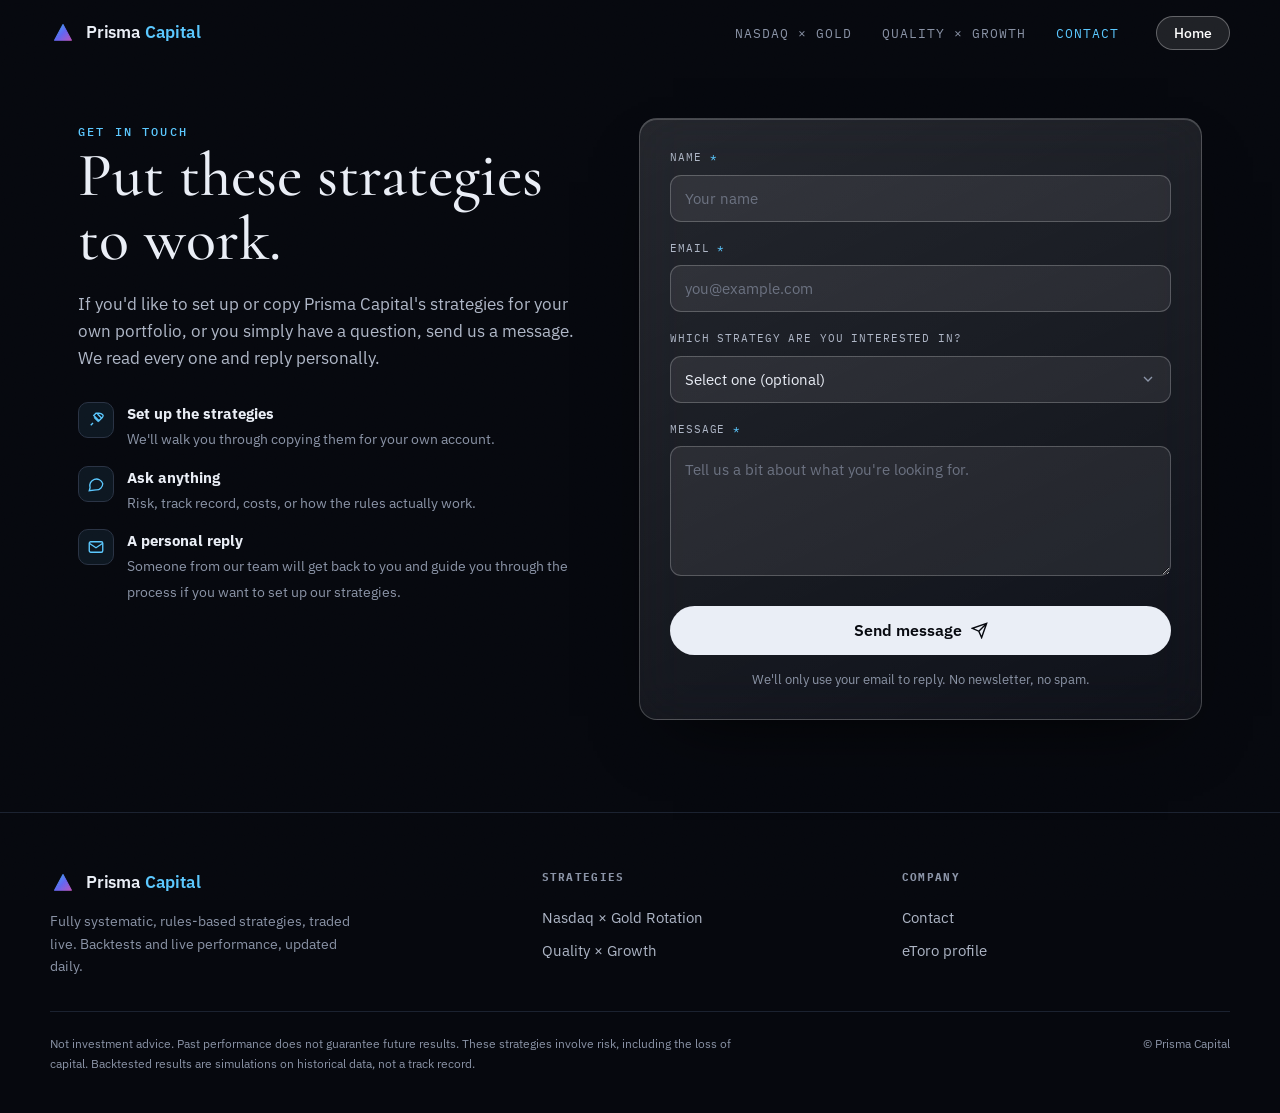
==== contact.html @ 22a671d9 "Data refresh 2026-06-18" ====
<!DOCTYPE html>
<html lang="en">
<head>
  <meta charset="UTF-8">
  <meta name="viewport" content="width=device-width, initial-scale=1.0">
  <title>Contact — Prisma Capital</title>
  <meta name="description" content="Get in touch with Prisma Capital. If you'd like to set up or copy our algorithmic strategies for your own portfolio, or just have a question, send us a message.">
  <meta name="robots" content="index, follow">
  <meta name="author" content="Prisma Capital">
  <meta name="theme-color" content="#0E1117">
  <link rel="icon" type="image/svg+xml" href="favicon.svg">
  <link rel="canonical" href="https://www.prisma-capital.xyz/contact.html">
  <meta property="og:title" content="Contact — Prisma Capital">
  <meta property="og:description" content="If you'd like to set up or copy our algorithmic strategies for your own portfolio, get in touch.">
  <meta property="og:type" content="website">
  <meta property="og:url" content="https://www.prisma-capital.xyz/contact.html">
  <meta property="og:image" content="https://www.prisma-capital.xyz/og-image.png">
  <meta name="twitter:card" content="summary_large_image">
  <meta name="twitter:title" content="Contact — Prisma Capital">
  <meta name="twitter:description" content="Set up or copy Prisma Capital's algorithmic strategies, or ask a question. A real person replies.">
  <meta name="twitter:image" content="https://www.prisma-capital.xyz/og-image.png">
  <link rel="preconnect" href="https://fonts.googleapis.com">
  <link rel="preconnect" href="https://fonts.gstatic.com" crossorigin>
  <link rel="stylesheet" href="https://fonts.googleapis.com/css2?family=Cormorant:wght@400;500;600&family=IBM+Plex+Sans:wght@300;400;500;600&family=IBM+Plex+Mono:wght@400;500&display=swap">
  <link rel="stylesheet" href="prisma.css">
</head>
<body class="contact-page-body">
  <div class="grain" aria-hidden="true"></div>
  <header class="nav" id="nav">
    <div class="nav-inner">
      <a class="nav-brand" href="index.html" aria-label="Prisma Capital — home">
        <svg class="nav-logo" viewBox="0 0 40 40" fill="none" aria-hidden="true">
          <defs><linearGradient id="pg" x1="0" y1="0" x2="40" y2="40" gradientUnits="userSpaceOnUse"><stop stop-color="#22D3EE"/><stop offset=".5" stop-color="#6366F1"/><stop offset="1" stop-color="#EC4899"/></linearGradient></defs>
          <path d="M20 7 L33 31 H7 Z" fill="url(#pg)" stroke="url(#pg)" stroke-width="1.6" stroke-linejoin="round"/>
        </svg>
        <span class="nav-wordmark">Prisma <b class="spectrum-text">Capital</b></span>
      </a>
      <nav class="nav-links" aria-label="Primary">
        <a href="rotation.html">Nasdaq &times; Gold</a>
        <a href="quality.html">Quality × Growth</a>
        <a href="contact.html" class="active">Contact</a>
      </nav>
      <a class="btn btn-ghost nav-cta" href="index.html">Home</a>
      <button class="nav-toggle" id="navToggle" aria-label="Open menu" aria-expanded="false">
        <svg viewBox="0 0 24 24" fill="none" stroke="currentColor" stroke-width="2"><path d="M3 6h18M3 12h18M3 18h18"/></svg>
      </button>
    </div>
  </header>

  <main class="contact-wrap">
    <div class="container">
      <div class="contact-grid">
        <div class="contact-intro">
          <span class="kicker" style="color:var(--accent)">Get in touch</span>
          <h1>Put these strategies to work.</h1>
          <p class="lead">If you'd like to set up or copy Prisma Capital's strategies for your own portfolio, or you simply have a question, send us a message. We read every one and reply personally.</p>
          <ul class="contact-points">
            <li>
              <span class="ic"><svg viewBox="0 0 24 24" fill="none" stroke="currentColor" stroke-width="1.8"><path d="M5 19l3-3M14 4l6 6M9.5 8.5l6 6"/><path d="M16 3s3 0 5 2-2 5-2 5l-3 3-7-7 3-3z"/></svg></span>
              <div><b>Set up the strategies</b><span>We'll walk you through copying them for your own account.</span></div>
            </li>
            <li>
              <span class="ic"><svg viewBox="0 0 24 24" fill="none" stroke="currentColor" stroke-width="1.8"><path d="M21 11.5a8.4 8.4 0 01-9 8.4L3 21l1.1-4A8.4 8.4 0 1121 11.5z"/></svg></span>
              <div><b>Ask anything</b><span>Risk, track record, costs, or how the rules actually work.</span></div>
            </li>
            <li>
              <span class="ic"><svg viewBox="0 0 24 24" fill="none" stroke="currentColor" stroke-width="1.8"><rect x="3" y="5" width="18" height="14" rx="2"/><path d="M3 7l9 6 9-6"/></svg></span>
              <div><b>A personal reply</b><span>Someone from our team will get back to you and guide you through the process if you want to set up our strategies.</span></div>
            </li>
          </ul>
        </div>

        <div class="form-card">
          <!-- FormSubmit.co hashed endpoint: delivers to the owner's inbox without
               exposing the email address anywhere in the page source (anti-spam). -->
          <form id="contactForm" action="https://formsubmit.co/94708fb5bf7c9811b96a98c4d80d7872" method="POST" novalidate>
            <input type="hidden" name="_subject" value="New Prisma Capital enquiry">
            <input type="hidden" name="_template" value="table">
            <input type="hidden" name="_captcha" value="false">
            <!-- honeypot: bots fill this, humans don't -->
            <input type="text" name="_honey" class="hp" tabindex="-1" autocomplete="off" aria-hidden="true">

            <div class="field">
              <label for="cf-name">Name <span class="req">*</span></label>
              <input id="cf-name" name="name" type="text" required autocomplete="name" placeholder="Your name">
            </div>
            <div class="field">
              <label for="cf-email">Email <span class="req">*</span></label>
              <input id="cf-email" name="email" type="email" required autocomplete="email" placeholder="you@example.com">
            </div>
            <div class="field">
              <label for="cf-strategy">Which strategy are you interested in?</label>
              <select id="cf-strategy" name="strategy">
                <option value="" selected>Select one (optional)</option>
                <option value="Nasdaq × Gold Rotation">Nasdaq &times; Gold Rotation (higher risk)</option>
                <option value="Quality">Quality (lower risk)</option>
                <option value="Both">Both strategies</option>
                <option value="Not sure yet">Not sure yet</option>
              </select>
            </div>
            <div class="field">
              <label for="cf-message">Message <span class="req">*</span></label>
              <textarea id="cf-message" name="message" required placeholder="Tell us a bit about what you're looking for."></textarea>
            </div>

            <button type="submit" class="btn btn-primary btn-lg">
              <span class="btn-label">Send message</span>
              <svg viewBox="0 0 24 24" fill="none" stroke="currentColor" stroke-width="2"><path d="M22 2L11 13M22 2l-7 20-4-9-9-4z"/></svg>
            </button>
            <div class="form-status" id="formStatus" role="status" aria-live="polite"></div>
            <p class="form-note">We'll only use your email to reply. No newsletter, no spam.</p>
          </form>
        </div>
      </div>
    </div>
  </main>

  <footer class="site-footer">
    <div class="container footer-inner">
      <div class="footer-brand">
        <a class="nav-brand" href="index.html" aria-label="Prisma Capital — home">
          <svg class="nav-logo" viewBox="0 0 40 40" fill="none" aria-hidden="true">
            <path d="M20 7 L33 31 H7 Z" fill="url(#pg)" stroke="url(#pg)" stroke-width="1.6" stroke-linejoin="round"/>
          </svg>
          <span class="nav-wordmark">Prisma <b class="spectrum-text">Capital</b></span>
        </a>
        <p>Fully systematic, rules-based strategies, traded live. Backtests and live performance, updated daily.</p>
      </div>
      <div class="footer-col">
        <h5>Strategies</h5>
        <a href="rotation.html">Nasdaq &times; Gold Rotation</a>
        <a href="quality.html">Quality × Growth</a>
      </div>
      <div class="footer-col">
        <h5>Company</h5>
        <a href="contact.html">Contact</a>
        <a href="https://www.etoro.com/people/pauladrienb" target="_blank" rel="noopener">eToro profile</a>
      </div>
    </div>
    <div class="container footer-bottom">
      <p>Not investment advice. Past performance does not guarantee future results. These strategies involve risk, including the loss of capital. Backtested results are simulations on historical data, not a track record.</p>
      <p class="copy">&copy; Prisma Capital</p>
    </div>
  </footer>

  <script src="prisma.js"></script>
</body>
</html>
---- prisma.css ----
/* ============================================================================
   Prisma Capital — brand layer (Optical dark lab)
   Deep blue-black + a hairline optical grid + white light. Colour appears ONLY
   where light refracts (the 3D hero + thin spectral ticks), never as ambient
   gradients. Type: IBM Plex Sans (display/body) + IBM Plex Mono (data/labels).
   Loaded after style.css on strategy pages; its tokens win, so the whole site
   inherits this palette.
   ============================================================================ */

:root {
  --bg: #06080E;
  --bg-2: #0A0E18;
  --panel: #0E1320;
  --panel-2: #11172499;
  --line: #1B2230;
  --line-2: #2A3344;
  --text: #EAEEF6;
  --text-2: #AEB6C6;
  --muted: #8A93A6;            /* lifted for WCAG AA contrast on the dark bg */
  --beam: #FFFFFF;
  --accent: #5BC8FF;            /* single cool UI accent: links, focus, active */
  --accent-ink: #06121C;
  --green: #4ADE80;
  --red: #FB7185;

  /* compatibility aliases for style.css (strategy pages) */
  --card: var(--panel);
  --card-border: var(--line);
  --bg-deep: var(--bg);

  /* visible spectrum — refraction only */
  --sp-1: #FF2D2D; --sp-2: #FF7A1A; --sp-3: #FFD400; --sp-4: #4CD964;
  --sp-5: #18B6F6; --sp-6: #4C6EF5; --sp-7: #9B5CFF;
  --spectrum: linear-gradient(90deg, var(--sp-1), var(--sp-2), var(--sp-3), var(--sp-4), var(--sp-5), var(--sp-6), var(--sp-7));

  --font-display: "Cormorant", "Cormorant Garamond", Georgia, serif;
  --font-sans: "IBM Plex Sans", system-ui, -apple-system, Segoe UI, Roboto, sans-serif;
  --font-mono: "IBM Plex Mono", ui-monospace, "SF Mono", Menlo, Consolas, monospace;

  --nav-h: 66px;
  --maxw: 1180px;
  --radius: 14px;
  --radius-sm: 10px;
  --ease: cubic-bezier(.22, 1, .36, 1);
}

* { box-sizing: border-box; margin: 0; padding: 0; }
html { scroll-behavior: smooth; -webkit-text-size-adjust: 100%; }

body {
  background: var(--bg);
  color: var(--text);
  font-family: var(--font-sans);
  font-size: 16px;
  line-height: 1.6;
  font-weight: 400;
  -webkit-font-smoothing: antialiased;
  text-rendering: optimizeLegibility;
  overflow-x: hidden;
}
a { color: inherit; text-decoration: none; }
::selection { background: rgba(91, 200, 255, .22); }

h1, h2, h3, h4 { font-family: var(--font-display); font-weight: 500; line-height: 1.04; letter-spacing: 0; }

.container { width: 100%; max-width: var(--maxw); margin: 0 auto; padding: 0 28px; }

/* mono utility label — the "instrument" voice */
.mono, .eyebrow, .kicker, .field-tag {
  font-family: var(--font-mono);
  font-weight: 500;
  font-size: 12px;
  letter-spacing: .18em;
  text-transform: uppercase;
  color: var(--muted);
}
.eyebrow { display: inline-flex; align-items: center; gap: 9px; color: var(--text-2); }
.eyebrow .dot { width: 6px; height: 6px; border-radius: 50%; background: var(--green); box-shadow: 0 0 0 0 rgba(74,222,128,.5); animation: pulse 2s infinite; }
@keyframes pulse { 0%{box-shadow:0 0 0 0 rgba(74,222,128,.5)} 70%{box-shadow:0 0 0 6px rgba(74,222,128,0)} 100%{box-shadow:0 0 0 0 rgba(74,222,128,0)} }

/* optical hairline grid background (radial-masked) */
.grid-bg {
  position: absolute; inset: 0; z-index: 0; pointer-events: none;
  background-image:
    linear-gradient(rgba(255,255,255,.035) 1px, transparent 1px),
    linear-gradient(90deg, rgba(255,255,255,.035) 1px, transparent 1px);
  background-size: 72px 72px;
  -webkit-mask: radial-gradient(ellipse 80% 70% at 50% 38%, #000 25%, transparent 80%);
          mask: radial-gradient(ellipse 80% 70% at 50% 38%, #000 25%, transparent 80%);
}

/* ============================ Buttons (one system) ============================ */
.btn {
  display: inline-flex; align-items: center; gap: 9px;
  font-family: var(--font-sans); font-weight: 500; font-size: 15px; line-height: 1;
  padding: 13px 22px; border-radius: 999px; cursor: pointer;
  border: 1px solid transparent; white-space: nowrap;
  transition: transform .18s var(--ease), background .18s, border-color .18s, color .18s, box-shadow .18s;
}
.btn svg { width: 17px; height: 17px; }
.btn-primary { background: var(--text); color: var(--bg); font-weight: 600; }
.btn-primary:hover { transform: translateY(-2px); box-shadow: 0 12px 30px -14px rgba(234,238,246,.5); }
.btn-ghost { color: var(--text); background: transparent; border-color: var(--line-2); }
.btn-ghost:hover { transform: translateY(-2px); border-color: var(--accent); color: #fff; }
.btn-lg { padding: 15px 28px; font-size: 16px; }

.text-link { color: var(--accent); font-weight: 500; display: inline-flex; align-items: center; gap: 7px; }
.text-link svg { width: 16px; height: 16px; transition: transform .2s var(--ease); }
.text-link:hover svg { transform: translateX(4px); }

:focus-visible { outline: 2px solid var(--accent); outline-offset: 3px; border-radius: 4px; }

/* ============================ Navigation ============================ */
.nav { position: sticky; top: 0; z-index: 100; height: var(--nav-h); display: flex; align-items: center; padding: 0 28px; border-bottom: 1px solid transparent; transition: background .3s, border-color .3s, backdrop-filter .3s; }
.nav.scrolled { background: rgba(6,8,14,.72); backdrop-filter: blur(14px) saturate(140%); -webkit-backdrop-filter: blur(14px) saturate(140%); border-bottom-color: var(--line); }
.nav-inner { width: 100%; max-width: var(--maxw); margin: 0 auto; display: flex; align-items: center; gap: 16px; }
.nav-brand { display: inline-flex; align-items: center; gap: 10px; }
.nav-logo { width: 26px; height: 26px; flex: none; }
.nav-wordmark { font-weight: 600; font-size: 17px; letter-spacing: -.01em; }
.nav-wordmark b { font-weight: 600; color: var(--accent); }
.nav-links { display: flex; align-items: center; gap: 4px; margin-left: auto; }
.nav-links a { font-family: var(--font-mono); font-size: 12.5px; letter-spacing: .08em; text-transform: uppercase; color: var(--muted); padding: 8px 13px; border-radius: 8px; transition: color .15s, background .15s; }
.nav-links a:hover { color: var(--text); background: rgba(255,255,255,.04); }
.nav-links a.active { color: var(--accent); }
.nav-cta { margin-left: 8px; padding: 9px 17px; font-size: 14px; background: rgba(255,255,255,.1); border-color: rgba(255,255,255,.3); color: #fff; }
.nav-toggle { display: none; margin-left: auto; width: 40px; height: 40px; border-radius: 10px; background: rgba(255,255,255,.04); border: 1px solid var(--line-2); color: var(--text); cursor: pointer; align-items: center; justify-content: center; }
.nav-toggle svg { width: 20px; height: 20px; }

/* ============================ Hero (landing) ============================ */
.hero-lab { position: relative; min-height: calc(100dvh - var(--nav-h)); display: grid; align-items: center; overflow: hidden; }
.hero-stage { position: absolute; inset: 0; z-index: 0; }
#cube-stage { position: absolute; inset: 0; z-index: 0; }
#cube-stage canvas { display: block; width: 100% !important; height: 100% !important; }
/* darkens the cube on the copy side so the headline + lead are always legible */
.hero-scrim { position: absolute; inset: 0; z-index: 1; pointer-events: none;
  background: linear-gradient(90deg, var(--bg) 3%, rgba(6,8,14,.82) 30%, rgba(6,8,14,.18) 52%, transparent 66%); }
/* WebGL/refraction unavailable -> a still spectral wash so the area isn't empty */
#cube-stage.no-webgl { background:
  radial-gradient(40% 50% at 64% 34%, rgba(91,200,255,.10), transparent 70%),
  conic-gradient(from 200deg at 66% 36%, rgba(255,45,45,.05), rgba(255,212,0,.05), rgba(76,217,100,.05), rgba(24,182,246,.06), rgba(155,92,255,.06), transparent 70%); }
.hero-beam { position: absolute; top: -6%; right: 8%; width: 46%; height: 70%; z-index: 0; pointer-events: none;
  background: linear-gradient(213deg, rgba(255,255,255,.5), rgba(255,255,255,0) 42%);
  -webkit-mask: linear-gradient(213deg, #000, transparent 46%); mask: linear-gradient(213deg, #000, transparent 46%);
  filter: blur(2px); opacity: .5; }

.hero-lab .container { position: relative; z-index: 2; padding-top: 4vh; padding-bottom: 12vh; }
.hero-copy { max-width: 720px; }
.hero-lab h1 { font-family: var(--font-display); font-size: clamp(50px, 8.6vw, 116px); font-weight: 500; letter-spacing: .004em; line-height: .98; margin: 16px 0 0; }
.hero-lab .lead { color: var(--text-2); font-size: clamp(15.5px, 1.8vw, 18px); max-width: 520px; margin: 24px 0 0; }
.hero-actions { display: flex; align-items: center; gap: 18px; flex-wrap: wrap; margin-top: 34px; }
.hero-metrics { display: flex; gap: 30px; flex-wrap: wrap; margin-top: 46px; padding-top: 24px; border-top: 1px solid var(--line); max-width: 560px; }
.hero-metrics .m .v { font-family: var(--font-mono); font-size: 22px; font-weight: 500; color: var(--text); font-variant-numeric: tabular-nums; }
.hero-metrics .m .l { font-family: var(--font-mono); font-size: 11px; letter-spacing: .1em; text-transform: uppercase; color: var(--muted); margin-top: 5px; }

.hero-scroll { position: absolute; left: 28px; bottom: 22px; z-index: 2; display: inline-flex; align-items: center; gap: 9px; }
.hero-scroll .bar { width: 30px; height: 1px; background: var(--line-2); position: relative; overflow: hidden; }
.hero-scroll .bar::after { content:""; position:absolute; left:0; top:0; height:100%; width:40%; background: var(--accent); animation: scan 2.4s var(--ease) infinite; }
@keyframes scan { 0%{transform:translateX(-100%)} 100%{transform:translateX(320%)} }

/* ============================ Sections ============================ */
.section { position: relative; padding: 104px 0; }
/* sections separated by space, not dividers (cleaner) */
.section-head { max-width: 640px; margin-bottom: 56px; }
.section-head .kicker { color: var(--accent); }
.section-head h2 { font-size: clamp(32px, 4.8vw, 56px); font-weight: 500; margin-top: 10px; }
.section-head p { color: var(--text-2); font-size: 17px; margin-top: 16px; }

/* How we work — feature trio with thin optical glyphs (not numbered: not a sequence) */
.features { display: grid; grid-template-columns: repeat(3, 1fr); gap: 44px; }
.feature .gi { width: 30px; height: 30px; color: var(--accent); margin-bottom: 18px; opacity: .9; }
.feature .gi svg { width: 100%; height: 100%; }
.feature h3 { font-family: var(--font-display); font-size: 24px; font-weight: 600; }
.feature p { color: var(--text-2); font-size: 16px; line-height: 1.6; margin-top: 9px; }
.feature p a { color: var(--accent); font-weight: 500; }

/* Strategy cards */
.strat-grid { display: grid; grid-template-columns: repeat(2, 1fr); gap: 22px; position: relative; }
/* soft spectral glow behind the cards so the glass has colour to refract */
.strat-grid::before { content: ""; position: absolute; inset: -16% 8% -16% 8%; z-index: 0; pointer-events: none; filter: blur(46px);
  background: radial-gradient(55% 72% at 30% 46%, rgba(91,200,255,.12), transparent 72%), radial-gradient(55% 72% at 72% 60%, rgba(91,200,255,.09), transparent 74%); }
.strat-card { position: relative; z-index: 1; display: flex; flex-direction: column;
  background: linear-gradient(160deg, rgba(255,255,255,.085), rgba(255,255,255,.05));
  backdrop-filter: blur(30px) saturate(150%); -webkit-backdrop-filter: blur(30px) saturate(150%);
  border: 1px solid rgba(255,255,255,.15); border-radius: 18px; padding: 30px; overflow: hidden;
  box-shadow: inset 0 1px 0 rgba(255,255,255,.16), 0 30px 70px -34px rgba(0,0,0,.95);
  transition: transform .28s var(--ease), border-color .28s, background .28s, box-shadow .28s; }
.strat-card:hover { transform: translateY(-6px); border-color: rgba(91,200,255,.55);
  background: linear-gradient(160deg, rgba(255,255,255,.12), rgba(255,255,255,.07));
  box-shadow: inset 0 1px 0 rgba(255,255,255,.2), 0 40px 90px -34px rgba(0,0,0,.95), 0 0 60px -20px rgba(91,200,255,.25); }

/* per-card 3D mark (cards.js): a small spectral octahedron above the name */
.strat-anim { display: block; width: 84px; height: 84px; margin: 2px 0 4px -8px; }
.strat-anim canvas { display: block; width: 84px !important; height: 84px !important; }
.strat-card .risk-badge { align-self: flex-start; font-family: var(--font-mono); font-size: 11px; letter-spacing: .1em; text-transform: uppercase; padding: 6px 11px; border-radius: 999px; border: 1px solid var(--line-2); color: var(--text-2); }
.strat-card .risk-badge.high { color: #ffd0a8; border-color: rgba(255,122,26,.4); }
.strat-card .risk-badge.low { color: #a8e6c8; border-color: rgba(74,222,128,.4); }
.strat-card h3 { font-family: var(--font-display); font-size: clamp(25px, 3vw, 33px); font-weight: 600; margin: 14px 0 0; }
.strat-card .sub { color: var(--muted); font-size: 15px; margin-top: 11px; flex: 1; }
.strat-kpis { display: flex; gap: 26px; margin: 22px 0 4px; flex-wrap: wrap; }
.strat-kpis .v { font-family: var(--font-mono); font-size: 22px; font-weight: 500; font-variant-numeric: tabular-nums; }
.strat-kpis .v.pos { color: var(--green); } .strat-kpis .v.neg { color: var(--red); }
.strat-kpis .l { font-family: var(--font-mono); font-size: 11px; letter-spacing: .08em; text-transform: uppercase; color: var(--muted); margin-top: 4px; }
.strat-link { margin-top: 22px; }

/* Risk-spectrum band — the refraction metaphor, the one place colour is "earned" */
.spectrum-rail { max-width: 860px; }
.spectrum-bar { position: relative; height: 3px; border-radius: 999px; margin: 64px 0 16px; background: var(--spectrum); }
.spectrum-bar .node { position: absolute; top: 50%; transform: translate(-50%, -50%); width: 14px; height: 14px; border-radius: 50%; background: var(--bg); border: 2px solid var(--text); }
.spectrum-bar .node.q { left: 60%; border-color: var(--accent); }
.spectrum-bar .node.r { left: 90%; border-color: var(--sp-7); }
.spectrum-bar .tag { position: absolute; top: -46px; transform: translateX(-50%); font-family: var(--font-mono); font-size: 12px; letter-spacing: .06em; text-align: center; white-space: nowrap; }
.spectrum-bar .tag small { display: block; color: var(--muted); font-size: 10.5px; letter-spacing: .08em; margin-top: 3px; }
.spectrum-bar .tag.q { left: 60%; color: var(--accent); } .spectrum-bar .tag.r { left: 90%; color: var(--sp-7); }
.spectrum-ends { display: flex; justify-content: space-between; font-family: var(--font-mono); font-size: 11px; letter-spacing: .1em; text-transform: uppercase; color: var(--muted); }

/* Contact CTA band */
.cta-band .cta-card { position: relative; border: 1px solid rgba(255,255,255,.09); border-radius: 18px; padding: 66px 32px; text-align: center; overflow: hidden; background: rgba(255,255,255,.03); backdrop-filter: blur(18px); -webkit-backdrop-filter: blur(18px); }
.cta-card h2 { font-size: clamp(26px, 4vw, 42px); max-width: 18ch; margin: 0 auto; }
.cta-card p { color: var(--text-2); font-size: 17px; max-width: 520px; margin: 16px auto 28px; }

/* ============================ Footer ============================ */
.site-footer { border-top: 1px solid var(--line); }
.footer-inner { display: grid; grid-template-columns: 1.4fr 1fr 1fr; gap: 32px; padding: 56px 0 34px; }
.footer-brand .nav-brand { margin-bottom: 14px; }
.footer-brand p { color: var(--muted); font-size: 14px; max-width: 320px; }
.footer-col h5 { font-family: var(--font-mono); font-size: 11px; letter-spacing: .12em; text-transform: uppercase; color: var(--muted); margin-bottom: 14px; }
.footer-col a { display: block; color: var(--text-2); font-size: 14.5px; padding: 5px 0; transition: color .15s; }
.footer-col a:hover { color: var(--accent); }
.footer-bottom { border-top: 1px solid var(--line); padding: 22px 0 40px; display: flex; justify-content: space-between; gap: 18px; flex-wrap: wrap; }
.footer-bottom p { color: var(--muted); font-size: 12px; max-width: 720px; }

/* ============================ Scroll reveal ============================ */
.reveal { opacity: 0; transform: translateY(18px); transition: opacity .7s var(--ease), transform .7s var(--ease); }
.reveal.in { opacity: 1; transform: none; }

/* ============================ Strategy-page chrome (style.css adaptation) ============================ */
.back-link { display: inline-flex; align-items: center; gap: 7px; color: var(--muted); font-family: var(--font-mono); font-size: 12.5px; letter-spacing: .06em; text-transform: uppercase; margin: 4px 0 -8px; transition: color .15s; }
.back-link:hover { color: var(--accent); }
.back-link svg { width: 15px; height: 15px; }
body.strategy main { max-width: 1020px; }
/* strategy-page headline: solid serif (override style.css gradient clip) */
body.strategy .hero h1 { background: none; -webkit-text-fill-color: var(--text); color: var(--text); }

/* ============================ Responsive ============================ */
@media (max-width: 900px) {
  .features { grid-template-columns: 1fr; }
  .strat-grid { grid-template-columns: 1fr; }
  .footer-inner { grid-template-columns: 1fr 1fr; }
}
@media (max-width: 680px) {
  .container { padding: 0 20px; }
  .nav { padding: 0 20px; }
  .nav-links, .nav-cta { display: none; }
  .nav-toggle { display: inline-flex; }
  .nav.open .nav-links { display: flex; flex-direction: column; gap: 2px; position: absolute; top: calc(var(--nav-h) - 4px); left: 20px; right: 20px; background: rgba(8,11,18,.97); backdrop-filter: blur(16px); border: 1px solid var(--line-2); border-radius: 14px; padding: 12px; margin: 0; }
  .nav.open .nav-links a { padding: 12px 14px; font-size: 14px; }
  .section { padding: 72px 0; }
  .section-head { margin-bottom: 40px; }
  .footer-inner { grid-template-columns: 1fr; gap: 26px; }
  .hero-beam { width: 70%; right: -6%; }
  .hero-scrim { background: linear-gradient(180deg, rgba(6,8,14,.35) 0%, rgba(6,8,14,.86) 46%, rgba(6,8,14,.96) 100%); }
  /* keep the two spectrum labels from overlapping on narrow screens */
  .spectrum-bar .tag { font-size: 10px; }
  .spectrum-bar .tag.q { left: 0; transform: none; text-align: left; }
  .spectrum-bar .tag.r { left: auto; right: 0; transform: none; text-align: right; }
}

/* ============================ Live badge ============================ */
.live-badge { display: inline-flex; align-items: center; gap: 8px; font-family: var(--font-mono); font-size: 11px; font-weight: 500; letter-spacing: .2em; text-transform: uppercase; color: #4ADE80; padding: 6px 13px; border-radius: 999px; border: 1px solid rgba(74,222,128,.4); background: rgba(74,222,128,.08); }
.live-badge .dot { width: 7px; height: 7px; border-radius: 50%; background: #4ADE80; box-shadow: 0 0 0 0 rgba(74,222,128,.5); animation: pulse 1.8s infinite; }

/* ============================ Contact page ============================ */
.contact-wrap { padding: 52px 0 92px; }
.contact-grid { display: grid; grid-template-columns: .95fr 1.05fr; gap: 52px; align-items: start; }
.contact-intro h1 { font-family: var(--font-display); font-size: clamp(38px, 5.6vw, 62px); font-weight: 500; }
.contact-intro .lead { color: var(--text-2); font-size: 17px; margin-top: 18px; }
.contact-points { margin-top: 30px; display: grid; gap: 14px; }
.contact-points li { list-style: none; display: flex; gap: 13px; align-items: flex-start; }
.contact-points .ic { width: 36px; height: 36px; flex: none; border-radius: 10px; display: grid; place-items: center; background: rgba(91,200,255,.08); border: 1px solid var(--line-2); color: var(--accent); }
.contact-points .ic svg { width: 18px; height: 18px; }
.contact-points b { color: var(--text); display: block; font-size: 15px; }
.contact-points span { font-size: 14px; color: var(--muted); }
.form-card { background: linear-gradient(155deg, rgba(255,255,255,.12), rgba(255,255,255,.04)); backdrop-filter: blur(26px) saturate(140%); -webkit-backdrop-filter: blur(26px) saturate(140%); border: 1px solid rgba(255,255,255,.2); border-radius: 18px; padding: 30px; box-shadow: inset 0 1px 0 rgba(255,255,255,.18), 0 30px 70px -34px rgba(0,0,0,.9); }
.field { margin-bottom: 18px; }
.field label { display: block; font-family: var(--font-mono); font-size: 11px; letter-spacing: .08em; text-transform: uppercase; color: var(--text-2); margin-bottom: 8px; }
.field label .req { color: var(--accent); }
.field input, .field select, .field textarea { width: 100%; background: rgba(255,255,255,.07); color: var(--text); border: 1px solid rgba(255,255,255,.22); border-radius: 11px; padding: 12px 14px; font-size: 15px; font-family: var(--font-sans); line-height: 1.4; transition: border-color .15s, box-shadow .15s, background .15s; color-scheme: dark; }
.field textarea { min-height: 130px; resize: vertical; }
.field input::placeholder, .field textarea::placeholder { color: #6b7180; }
.field input:focus, .field select:focus, .field textarea:focus { outline: none; border-color: var(--accent); box-shadow: 0 0 0 3px rgba(91,200,255,.18); }
.field select { appearance: none; background-image: url("data:image/svg+xml,%3Csvg xmlns='http://www.w3.org/2000/svg' width='16' height='16' viewBox='0 0 24 24' fill='none' stroke='%238A93A6' stroke-width='2'%3E%3Cpath d='M6 9l6 6 6-6'/%3E%3C/svg%3E"); background-repeat: no-repeat; background-position: right 14px center; padding-right: 40px; }
.hp { position: absolute; left: -9999px; opacity: 0; height: 0; width: 0; }
.form-card .btn-primary { width: 100%; justify-content: center; margin-top: 4px; }
.form-status { margin-top: 16px; font-size: 14.5px; display: none; padding: 13px 15px; border-radius: 11px; }
.form-status.show { display: block; }
.form-status.ok { color: #9ff0c0; background: rgba(74,222,128,.1); border: 1px solid rgba(74,222,128,.35); }
.form-status.err { color: #ffb4b1; background: rgba(251,113,133,.1); border: 1px solid rgba(251,113,133,.35); }
.form-note { color: var(--muted); font-size: 12.5px; margin-top: 14px; text-align: center; }
@media (max-width: 900px) { .contact-grid { grid-template-columns: 1fr; gap: 34px; } }

/* ============================ Film grain ============================ */
.grain { position: fixed; inset: 0; z-index: 9; pointer-events: none; opacity: .055; mix-blend-mode: overlay;
  background-image: url("data:image/svg+xml,%3Csvg xmlns='http://www.w3.org/2000/svg' width='160' height='160'%3E%3Cfilter id='n'%3E%3CfeTurbulence type='fractalNoise' baseFrequency='0.9' numOctaves='2' stitchTiles='stitch'/%3E%3C/filter%3E%3Crect width='100%25' height='100%25' filter='url(%23n)'/%3E%3C/svg%3E");
  background-size: 160px 160px; }

/* ============================ Instrument HUD (hero) ============================ */
.hud { position: absolute; z-index: 4; font-family: var(--font-mono); font-size: 11px; letter-spacing: .14em; text-transform: uppercase; color: var(--muted); }
.hud b { color: var(--text-2); font-weight: 500; }
.hud-tr { top: calc(var(--nav-h) + 30px); right: 30px; text-align: right; display: grid; gap: 7px; }
.hud-cross { position: absolute; top: 40%; left: 51%; width: 13px; height: 13px; z-index: 4; opacity: .4; }
.hud-cross::before, .hud-cross::after { content: ""; position: absolute; background: var(--text-2); }
.hud-cross::before { left: 6px; top: 0; width: 1px; height: 13px; }
.hud-cross::after { top: 6px; left: 0; height: 1px; width: 13px; }
.hud-hint { position: absolute; left: 50%; transform: translateX(-50%); bottom: 26px; z-index: 4; font-family: var(--font-mono); font-size: 10.5px; letter-spacing: .16em; text-transform: uppercase; color: var(--muted); opacity: .65; }
.hud-vert { position: absolute; left: 24px; bottom: 130px; z-index: 4; writing-mode: vertical-rl; font-family: var(--font-mono); font-size: 10px; letter-spacing: .22em; text-transform: uppercase; color: var(--muted); opacity: .5; }
@media (max-width: 680px) { .hud-tr, .hud-cross, .hud-hint, .hud-vert { display: none; } }

/* ============================ Reduced motion / forced colors ============================ */
@media (prefers-reduced-motion: reduce) {
  * { animation-duration: .001ms !important; animation-iteration-count: 1 !important; transition-duration: .001ms !important; scroll-behavior: auto !important; }
  .reveal { opacity: 1; transform: none; }
}
@media (forced-colors: active) {
  .hero-lab h1 .spectrum-word, .nav-wordmark b { -webkit-text-fill-color: currentColor; color: CanvasText; }
}
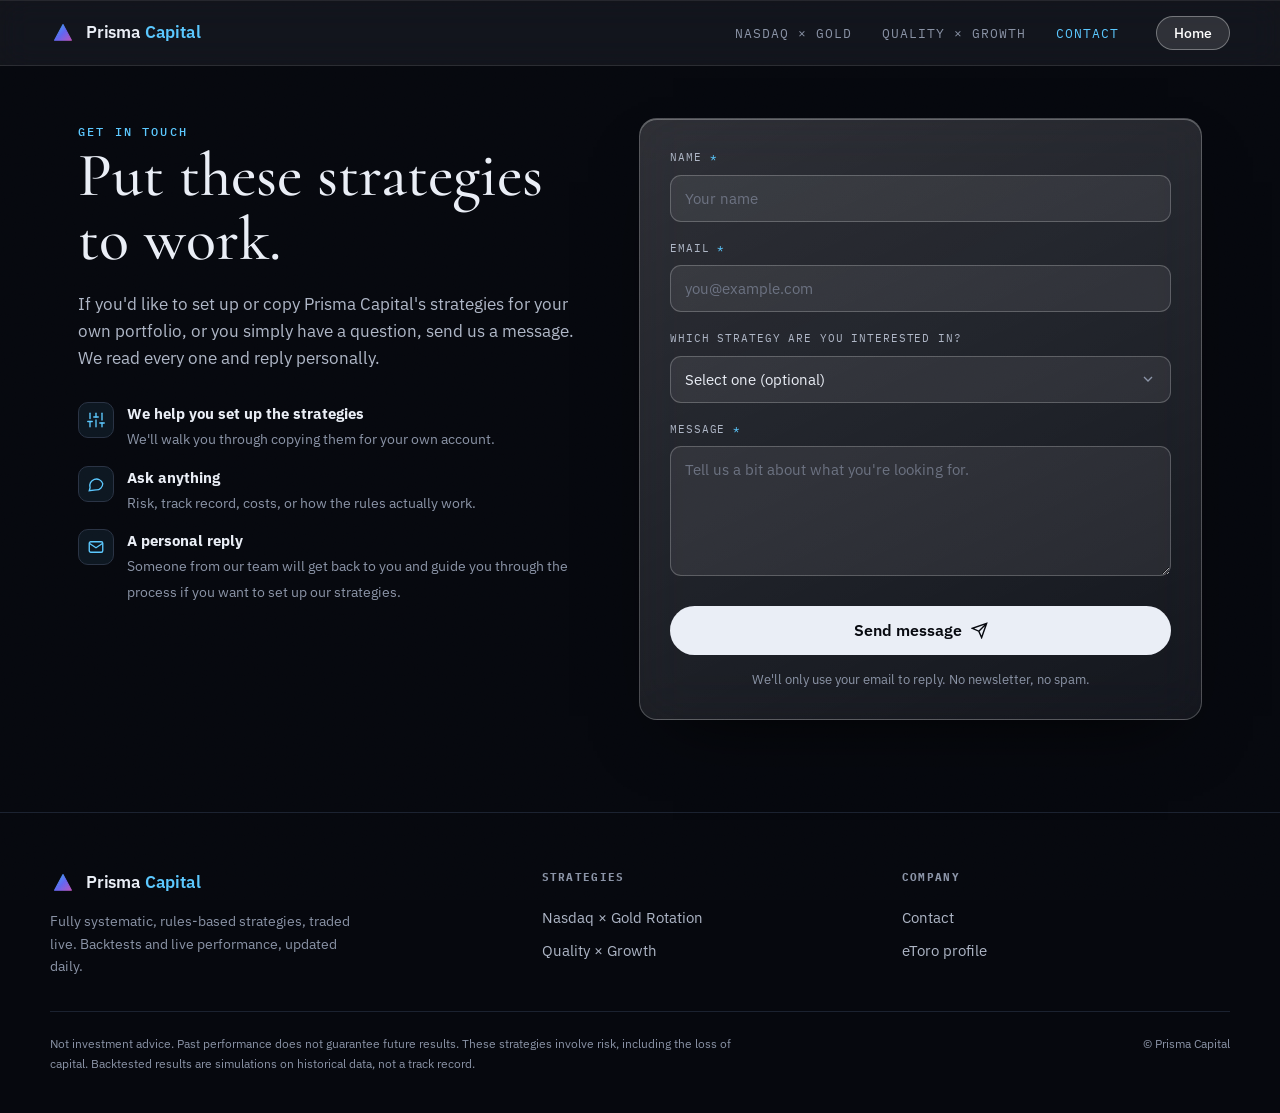
==== commit 46e05035: "site: design polish on the live (web-agent) version - Alpha label -> blue accent (matches Gamma / br" ====
--- a/contact.html
+++ b/contact.html
@@ -17,7 +17,7 @@
   <meta property="og:image" content="https://www.prisma-capital.xyz/og-image.png">
   <meta name="twitter:card" content="summary_large_image">
   <meta name="twitter:title" content="Contact — Prisma Capital">
-  <meta name="twitter:description" content="Set up or copy Prisma Capital's algorithmic strategies, or ask a question. A real person replies.">
+  <meta name="twitter:description" content="Set up or copy Prisma Capital's algorithmic strategies, or ask a question.">
   <meta name="twitter:image" content="https://www.prisma-capital.xyz/og-image.png">
   <link rel="preconnect" href="https://fonts.googleapis.com">
   <link rel="preconnect" href="https://fonts.gstatic.com" crossorigin>
@@ -56,8 +56,8 @@
           <p class="lead">If you'd like to set up or copy Prisma Capital's strategies for your own portfolio, or you simply have a question, send us a message. We read every one and reply personally.</p>
           <ul class="contact-points">
             <li>
-              <span class="ic"><svg viewBox="0 0 24 24" fill="none" stroke="currentColor" stroke-width="1.8"><path d="M5 19l3-3M14 4l6 6M9.5 8.5l6 6"/><path d="M16 3s3 0 5 2-2 5-2 5l-3 3-7-7 3-3z"/></svg></span>
-              <div><b>Set up the strategies</b><span>We'll walk you through copying them for your own account.</span></div>
+              <span class="ic"><svg viewBox="0 0 24 24" fill="none" stroke="currentColor" stroke-width="1.8" stroke-linecap="round" stroke-linejoin="round"><line x1="4" y1="21" x2="4" y2="14"/><line x1="4" y1="10" x2="4" y2="3"/><line x1="12" y1="21" x2="12" y2="12"/><line x1="12" y1="8" x2="12" y2="3"/><line x1="20" y1="21" x2="20" y2="16"/><line x1="20" y1="12" x2="20" y2="3"/><line x1="1" y1="14" x2="7" y2="14"/><line x1="9" y1="8" x2="15" y2="8"/><line x1="17" y1="16" x2="23" y2="16"/></svg></span>
+              <div><b>We help you set up the strategies</b><span>We'll walk you through copying them for your own account.</span></div>
             </li>
             <li>
               <span class="ic"><svg viewBox="0 0 24 24" fill="none" stroke="currentColor" stroke-width="1.8"><path d="M21 11.5a8.4 8.4 0 01-9 8.4L3 21l1.1-4A8.4 8.4 0 1121 11.5z"/></svg></span>
--- a/prisma.css
+++ b/prisma.css
@@ -32,6 +32,8 @@
   --sp-1: #FF2D2D; --sp-2: #FF7A1A; --sp-3: #FFD400; --sp-4: #4CD964;
   --sp-5: #18B6F6; --sp-6: #4C6EF5; --sp-7: #9B5CFF;
   --spectrum: linear-gradient(90deg, var(--sp-1), var(--sp-2), var(--sp-3), var(--sp-4), var(--sp-5), var(--sp-6), var(--sp-7));
+  /* risk scale: low risk = cool/violet -> high risk = red (reverse of the prism order) */
+  --risk-spectrum: linear-gradient(90deg, var(--sp-7), var(--sp-6), var(--sp-5), var(--sp-4), var(--sp-3), var(--sp-2), var(--sp-1));
 
   --font-display: "Cormorant", "Cormorant Garamond", Georgia, serif;
   --font-sans: "IBM Plex Sans", system-ui, -apple-system, Segoe UI, Roboto, sans-serif;
@@ -111,8 +113,8 @@
 :focus-visible { outline: 2px solid var(--accent); outline-offset: 3px; border-radius: 4px; }
 
 /* ============================ Navigation ============================ */
-.nav { position: sticky; top: 0; z-index: 100; height: var(--nav-h); display: flex; align-items: center; padding: 0 28px; border-bottom: 1px solid transparent; transition: background .3s, border-color .3s, backdrop-filter .3s; }
-.nav.scrolled { background: rgba(6,8,14,.72); backdrop-filter: blur(14px) saturate(140%); -webkit-backdrop-filter: blur(14px) saturate(140%); border-bottom-color: var(--line); }
+.nav { position: sticky; top: 0; z-index: 100; height: var(--nav-h); display: flex; align-items: center; padding: 0 28px; background: rgba(255,255,255,.05); backdrop-filter: blur(16px) saturate(140%); -webkit-backdrop-filter: blur(16px) saturate(140%); border-bottom: 1px solid rgba(255,255,255,.1); box-shadow: inset 0 1px 0 rgba(255,255,255,.08); transition: background .3s, border-color .3s, backdrop-filter .3s; }
+.nav.scrolled { background: rgba(255,255,255,.08); border-bottom-color: rgba(255,255,255,.14); }
 .nav-inner { width: 100%; max-width: var(--maxw); margin: 0 auto; display: flex; align-items: center; gap: 16px; }
 .nav-brand { display: inline-flex; align-items: center; gap: 10px; }
 .nav-logo { width: 26px; height: 26px; flex: none; }
@@ -122,7 +124,7 @@
 .nav-links a { font-family: var(--font-mono); font-size: 12.5px; letter-spacing: .08em; text-transform: uppercase; color: var(--muted); padding: 8px 13px; border-radius: 8px; transition: color .15s, background .15s; }
 .nav-links a:hover { color: var(--text); background: rgba(255,255,255,.04); }
 .nav-links a.active { color: var(--accent); }
-.nav-cta { margin-left: 8px; padding: 9px 17px; font-size: 14px; background: rgba(255,255,255,.1); border-color: rgba(255,255,255,.3); color: #fff; }
+.nav-cta { margin-left: 8px; padding: 9px 17px; font-size: 14px; background: rgba(255,255,255,.12); border-color: rgba(255,255,255,.34); color: #fff; }
 .nav-toggle { display: none; margin-left: auto; width: 40px; height: 40px; border-radius: 10px; background: rgba(255,255,255,.04); border: 1px solid var(--line-2); color: var(--text); cursor: pointer; align-items: center; justify-content: center; }
 .nav-toggle svg { width: 20px; height: 20px; }
 
@@ -169,52 +171,65 @@
 .features { display: grid; grid-template-columns: repeat(3, 1fr); gap: 44px; }
 .feature .gi { width: 30px; height: 30px; color: var(--accent); margin-bottom: 18px; opacity: .9; }
 .feature .gi svg { width: 100%; height: 100%; }
-.feature h3 { font-family: var(--font-display); font-size: 24px; font-weight: 600; }
+.feature h3 { font-family: var(--font-sans); font-size: 19px; font-weight: 700; letter-spacing: .005em; }
 .feature p { color: var(--text-2); font-size: 16px; line-height: 1.6; margin-top: 9px; }
 .feature p a { color: var(--accent); font-weight: 500; }
+.feature p a:hover { text-decoration: underline; }
 
 /* Strategy cards */
 .strat-grid { display: grid; grid-template-columns: repeat(2, 1fr); gap: 22px; position: relative; }
 /* soft spectral glow behind the cards so the glass has colour to refract */
 .strat-grid::before { content: ""; position: absolute; inset: -16% 8% -16% 8%; z-index: 0; pointer-events: none; filter: blur(46px);
-  background: radial-gradient(55% 72% at 30% 46%, rgba(91,200,255,.12), transparent 72%), radial-gradient(55% 72% at 72% 60%, rgba(91,200,255,.09), transparent 74%); }
+  background: radial-gradient(50% 70% at 28% 50%, rgba(91,200,255,.16), transparent 70%), radial-gradient(50% 70% at 74% 55%, rgba(91,200,255,.13), transparent 72%); }
 .strat-card { position: relative; z-index: 1; display: flex; flex-direction: column;
-  background: linear-gradient(160deg, rgba(255,255,255,.085), rgba(255,255,255,.05));
+  background: linear-gradient(155deg, rgba(255,255,255,.16), rgba(255,255,255,.06));
   backdrop-filter: blur(30px) saturate(150%); -webkit-backdrop-filter: blur(30px) saturate(150%);
-  border: 1px solid rgba(255,255,255,.15); border-radius: 18px; padding: 30px; overflow: hidden;
-  box-shadow: inset 0 1px 0 rgba(255,255,255,.16), 0 30px 70px -34px rgba(0,0,0,.95);
+  border: 1px solid rgba(255,255,255,.22); border-radius: 18px; padding: 30px; overflow: hidden;
+  box-shadow: inset 0 1px 0 rgba(255,255,255,.28), 0 30px 70px -34px rgba(0,0,0,.95);
   transition: transform .28s var(--ease), border-color .28s, background .28s, box-shadow .28s; }
 .strat-card:hover { transform: translateY(-6px); border-color: rgba(91,200,255,.55);
-  background: linear-gradient(160deg, rgba(255,255,255,.12), rgba(255,255,255,.07));
-  box-shadow: inset 0 1px 0 rgba(255,255,255,.2), 0 40px 90px -34px rgba(0,0,0,.95), 0 0 60px -20px rgba(91,200,255,.25); }
+  background: linear-gradient(155deg, rgba(255,255,255,.2), rgba(255,255,255,.08));
+  box-shadow: inset 0 1px 0 rgba(255,255,255,.32), 0 40px 90px -34px rgba(0,0,0,.95), 0 0 60px -20px rgba(91,200,255,.25); }
 
 /* per-card 3D mark (cards.js): a small spectral octahedron above the name */
 .strat-anim { display: block; width: 84px; height: 84px; margin: 2px 0 4px -8px; }
 .strat-anim canvas { display: block; width: 84px !important; height: 84px !important; }
-.strat-card .risk-badge { align-self: flex-start; font-family: var(--font-mono); font-size: 11px; letter-spacing: .1em; text-transform: uppercase; padding: 6px 11px; border-radius: 999px; border: 1px solid var(--line-2); color: var(--text-2); }
+.strat-card .risk-badge { align-self: flex-start; font-family: var(--font-mono); font-size: 11px; letter-spacing: .1em; text-transform: uppercase; padding: 6px 11px; border-radius: 999px; border: 1px solid var(--line-2); color: var(--text-2); margin-bottom: 16px; }
 .strat-card .risk-badge.high { color: #ffd0a8; border-color: rgba(255,122,26,.4); }
 .strat-card .risk-badge.low { color: #a8e6c8; border-color: rgba(74,222,128,.4); }
-.strat-card h3 { font-family: var(--font-display); font-size: clamp(25px, 3vw, 33px); font-weight: 600; margin: 14px 0 0; }
+.strat-eyebrow { display: block; font-family: var(--font-sans); font-weight: 700; font-size: 14px; letter-spacing: .03em; margin: 10px 0 0; }
+.strat-eyebrow.alpha { color: var(--accent); }
+.strat-eyebrow.gamma { color: var(--accent); }
+.strat-card h3 { font-family: var(--font-display); font-size: clamp(25px, 3vw, 33px); font-weight: 600; margin: 2px 0 0; }
 .strat-card .sub { color: var(--muted); font-size: 15px; margin-top: 11px; flex: 1; }
 .strat-kpis { display: flex; gap: 26px; margin: 22px 0 4px; flex-wrap: wrap; }
 .strat-kpis .v { font-family: var(--font-mono); font-size: 22px; font-weight: 500; font-variant-numeric: tabular-nums; }
 .strat-kpis .v.pos { color: var(--green); } .strat-kpis .v.neg { color: var(--red); }
 .strat-kpis .l { font-family: var(--font-mono); font-size: 11px; letter-spacing: .08em; text-transform: uppercase; color: var(--muted); margin-top: 4px; }
-.strat-link { margin-top: 22px; }
+/* CTA button on each strategy card (the whole card is the link; this is the affordance) */
+.strat-link { margin-top: 24px; align-self: flex-start; display: inline-flex; align-items: center; gap: 8px;
+  padding: 11px 20px; border-radius: 999px; border: 1px solid rgba(91,200,255,.42); background: rgba(91,200,255,.13); color: var(--accent); font-weight: 600; font-size: 14.5px;
+  transition: background .2s var(--ease), border-color .2s var(--ease), color .2s var(--ease); }
+.strat-link svg { width: 17px; height: 17px; transition: transform .2s var(--ease); }
+.strat-card:hover .strat-link { background: var(--accent); border-color: var(--accent); color: var(--accent-ink); }
+.strat-card:hover .strat-link svg { transform: translateX(3px); }
 
 /* Risk-spectrum band — the refraction metaphor, the one place colour is "earned" */
 .spectrum-rail { max-width: 860px; }
-.spectrum-bar { position: relative; height: 3px; border-radius: 999px; margin: 64px 0 16px; background: var(--spectrum); }
+.spectrum-bar { position: relative; height: 3px; border-radius: 999px; margin: 64px 0 16px; background: var(--risk-spectrum); }
 .spectrum-bar .node { position: absolute; top: 50%; transform: translate(-50%, -50%); width: 14px; height: 14px; border-radius: 50%; background: var(--bg); border: 2px solid var(--text); }
 .spectrum-bar .node.q { left: 60%; border-color: var(--accent); }
-.spectrum-bar .node.r { left: 90%; border-color: var(--sp-7); }
+.spectrum-bar .node.r { left: 90%; border-color: var(--sp-1); }
 .spectrum-bar .tag { position: absolute; top: -46px; transform: translateX(-50%); font-family: var(--font-mono); font-size: 12px; letter-spacing: .06em; text-align: center; white-space: nowrap; }
 .spectrum-bar .tag small { display: block; color: var(--muted); font-size: 10.5px; letter-spacing: .08em; margin-top: 3px; }
-.spectrum-bar .tag.q { left: 60%; color: var(--accent); } .spectrum-bar .tag.r { left: 90%; color: var(--sp-7); }
+.spectrum-bar .tag.q { left: 60%; color: var(--accent); } .spectrum-bar .tag.r { left: 90%; color: var(--sp-1); }
 .spectrum-ends { display: flex; justify-content: space-between; font-family: var(--font-mono); font-size: 11px; letter-spacing: .1em; text-transform: uppercase; color: var(--muted); }
 
 /* Contact CTA band */
-.cta-band .cta-card { position: relative; border: 1px solid rgba(255,255,255,.09); border-radius: 18px; padding: 66px 32px; text-align: center; overflow: hidden; background: rgba(255,255,255,.03); backdrop-filter: blur(18px); -webkit-backdrop-filter: blur(18px); }
+.cta-band .cta-card { position: relative; border: 1px solid rgba(255,255,255,.22); border-radius: 18px; padding: 66px 32px; text-align: center; overflow: hidden;
+  background: linear-gradient(180deg, rgba(255,255,255,.16), rgba(255,255,255,.06));
+  backdrop-filter: blur(26px) saturate(150%); -webkit-backdrop-filter: blur(26px) saturate(150%);
+  box-shadow: inset 0 1px 0 rgba(255,255,255,.28), 0 30px 70px -34px rgba(0,0,0,.9); }
 .cta-card h2 { font-size: clamp(26px, 4vw, 42px); max-width: 18ch; margin: 0 auto; }
 .cta-card p { color: var(--text-2); font-size: 17px; max-width: 520px; margin: 16px auto 28px; }
 
@@ -259,7 +274,14 @@
   .footer-inner { grid-template-columns: 1fr; gap: 26px; }
   .hero-beam { width: 70%; right: -6%; }
   .hero-scrim { background: linear-gradient(180deg, rgba(6,8,14,.35) 0%, rgba(6,8,14,.86) 46%, rgba(6,8,14,.96) 100%); }
-  /* keep the two spectrum labels from overlapping on narrow screens */
+  /* Headline: drop the desktop clamp floor so it can't overflow narrow screens,
+     and let the line break naturally instead of the forced desktop <br>. */
+  .br-lg { display: none; }
+  .hero-lab { min-height: auto; }
+  .hero-lab .container { padding-top: 8vh; padding-bottom: 14vh; }
+  .hero-lab h1 { font-size: clamp(38px, 12vw, 66px); line-height: 1.0; margin-top: 14px; }
+  .hero-lab .lead { font-size: 15.5px; margin-top: 18px; max-width: 100%; }
+  .hero-actions { margin-top: 26px; }
   .spectrum-bar .tag { font-size: 10px; }
   .spectrum-bar .tag.q { left: 0; transform: none; text-align: left; }
   .spectrum-bar .tag.r { left: auto; right: 0; transform: none; text-align: right; }
@@ -280,11 +302,12 @@
 .contact-points .ic svg { width: 18px; height: 18px; }
 .contact-points b { color: var(--text); display: block; font-size: 15px; }
 .contact-points span { font-size: 14px; color: var(--muted); }
-.form-card { background: linear-gradient(155deg, rgba(255,255,255,.12), rgba(255,255,255,.04)); backdrop-filter: blur(26px) saturate(140%); -webkit-backdrop-filter: blur(26px) saturate(140%); border: 1px solid rgba(255,255,255,.2); border-radius: 18px; padding: 30px; box-shadow: inset 0 1px 0 rgba(255,255,255,.18), 0 30px 70px -34px rgba(0,0,0,.9); }
+.form-card { background: linear-gradient(155deg, rgba(255,255,255,.16), rgba(255,255,255,.06)); backdrop-filter: blur(26px) saturate(140%); -webkit-backdrop-filter: blur(26px) saturate(140%); border: 1px solid rgba(255,255,255,.22); border-radius: 18px; padding: 30px; box-shadow: inset 0 1px 0 rgba(255,255,255,.28), 0 30px 70px -34px rgba(0,0,0,.9); }
 .field { margin-bottom: 18px; }
 .field label { display: block; font-family: var(--font-mono); font-size: 11px; letter-spacing: .08em; text-transform: uppercase; color: var(--text-2); margin-bottom: 8px; }
 .field label .req { color: var(--accent); }
 .field input, .field select, .field textarea { width: 100%; background: rgba(255,255,255,.07); color: var(--text); border: 1px solid rgba(255,255,255,.22); border-radius: 11px; padding: 12px 14px; font-size: 15px; font-family: var(--font-sans); line-height: 1.4; transition: border-color .15s, box-shadow .15s, background .15s; color-scheme: dark; }
+.field input:hover, .field select:hover, .field textarea:hover { border-color: rgba(255,255,255,.34); background: rgba(255,255,255,.09); }
 .field textarea { min-height: 130px; resize: vertical; }
 .field input::placeholder, .field textarea::placeholder { color: #6b7180; }
 .field input:focus, .field select:focus, .field textarea:focus { outline: none; border-color: var(--accent); box-shadow: 0 0 0 3px rgba(91,200,255,.18); }
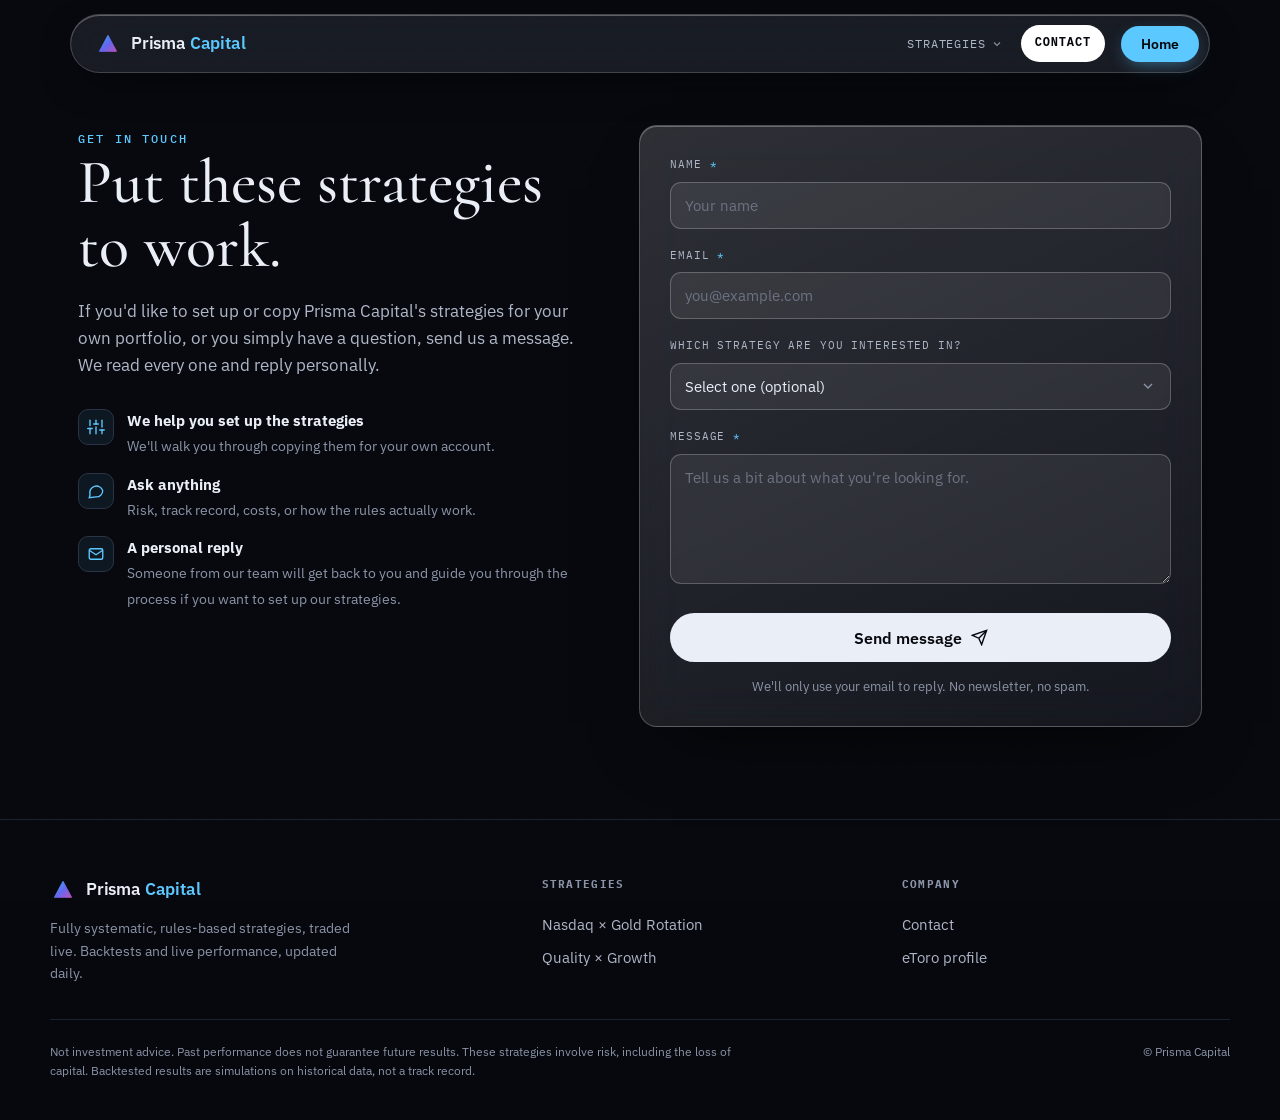
==== commit 59ec82cb: "site: Strategies dropdown in nav + taller pill + accent CTA - "Strategies" nav item is now a hover/f" ====
--- a/contact.html
+++ b/contact.html
@@ -36,8 +36,15 @@
         <span class="nav-wordmark">Prisma <b class="spectrum-text">Capital</b></span>
       </a>
       <nav class="nav-links" aria-label="Primary">
-        <a href="rotation.html">Nasdaq &times; Gold</a>
-        <a href="quality.html">Quality × Growth</a>
+        <div class="nav-dd">
+          <a href="index.html#strategies" class="nav-dd-trigger">Strategies
+            <svg class="nav-dd-caret" viewBox="0 0 24 24" fill="none" stroke="currentColor" stroke-width="2.2" aria-hidden="true"><path d="M6 9l6 6 6-6"/></svg>
+          </a>
+          <div class="nav-dd-menu">
+            <a href="rotation.html">Nasdaq &times; Gold</a>
+            <a href="quality.html">Quality &times; Growth</a>
+          </div>
+        </div>
         <a href="contact.html" class="active">Contact</a>
       </nav>
       <a class="btn btn-ghost nav-cta" href="index.html">Home</a>
--- a/prisma.css
+++ b/prisma.css
@@ -113,19 +113,40 @@
 :focus-visible { outline: 2px solid var(--accent); outline-offset: 3px; border-radius: 4px; }
 
 /* ============================ Navigation ============================ */
-.nav { position: sticky; top: 0; z-index: 100; height: var(--nav-h); display: flex; align-items: center; padding: 0 28px; background: rgba(255,255,255,.05); backdrop-filter: blur(16px) saturate(140%); -webkit-backdrop-filter: blur(16px) saturate(140%); border-bottom: 1px solid rgba(255,255,255,.1); box-shadow: inset 0 1px 0 rgba(255,255,255,.08); transition: background .3s, border-color .3s, backdrop-filter .3s; }
-.nav.scrolled { background: rgba(255,255,255,.08); border-bottom-color: rgba(255,255,255,.14); }
-.nav-inner { width: 100%; max-width: var(--maxw); margin: 0 auto; display: flex; align-items: center; gap: 16px; }
+.nav { position: sticky; top: 0; z-index: 100; padding: 14px 20px 0; background: none; transition: padding .3s; }
+.nav.scrolled { padding-top: 8px; }
+.nav-inner { width: 100%; max-width: 1140px; margin: 0 auto; display: flex; align-items: center; gap: 12px;
+  padding: 10px 10px 10px 24px; border-radius: 999px;
+  background: rgba(255,255,255,.08);
+  backdrop-filter: blur(22px) saturate(180%); -webkit-backdrop-filter: blur(22px) saturate(180%);
+  border: 1px solid rgba(255,255,255,.18);
+  box-shadow: 0 14px 40px -14px rgba(0,0,0,.7), inset 0 1px 0 rgba(255,255,255,.3);
+  transition: background .3s, box-shadow .3s; }
+.nav.scrolled .nav-inner { background: rgba(255,255,255,.11); box-shadow: 0 18px 46px -16px rgba(0,0,0,.8), inset 0 1px 0 rgba(255,255,255,.34); }
 .nav-brand { display: inline-flex; align-items: center; gap: 10px; }
 .nav-logo { width: 26px; height: 26px; flex: none; }
 .nav-wordmark { font-weight: 600; font-size: 17px; letter-spacing: -.01em; }
 .nav-wordmark b { font-weight: 600; color: var(--accent); }
 .nav-links { display: flex; align-items: center; gap: 4px; margin-left: auto; }
-.nav-links a { font-family: var(--font-mono); font-size: 12.5px; letter-spacing: .08em; text-transform: uppercase; color: var(--muted); padding: 8px 13px; border-radius: 8px; transition: color .15s, background .15s; }
-.nav-links a:hover { color: var(--text); background: rgba(255,255,255,.04); }
-.nav-links a.active { color: var(--accent); }
-.nav-cta { margin-left: 8px; padding: 9px 17px; font-size: 14px; background: rgba(255,255,255,.12); border-color: rgba(255,255,255,.34); color: #fff; }
-.nav-toggle { display: none; margin-left: auto; width: 40px; height: 40px; border-radius: 10px; background: rgba(255,255,255,.04); border: 1px solid var(--line-2); color: var(--text); cursor: pointer; align-items: center; justify-content: center; }
+.nav-links a { font-family: var(--font-mono); font-size: 12px; letter-spacing: .07em; text-transform: uppercase; color: var(--text-2); padding: 9px 14px; border-radius: 999px; transition: color .15s, background .15s; }
+.nav-links a:hover { color: var(--text); background: rgba(255,255,255,.08); }
+.nav-links a.active { color: #06080E; background: #fff; font-weight: 600; }
+.nav-cta { margin-left: 4px; padding: 10px 19px; font-size: 14px; background: var(--accent); border: 1px solid transparent; color: #06080E; font-weight: 600; box-shadow: 0 6px 18px -6px rgba(91,200,255,.55); }
+.nav-cta:hover { transform: translateY(-1px); box-shadow: 0 10px 24px -8px rgba(91,200,255,.8); border-color: transparent; color: #06080E; }
+/* Strategies hover dropdown */
+.nav-dd { position: relative; display: inline-flex; }
+.nav-dd-trigger { display: inline-flex !important; align-items: center; gap: 5px; }
+.nav-dd-caret { width: 12px; height: 12px; opacity: .75; transition: transform .2s; }
+.nav-dd:hover .nav-dd-caret, .nav-dd:focus-within .nav-dd-caret { transform: rotate(180deg); }
+.nav-dd-menu { position: absolute; top: 100%; left: 50%; transform: translateX(-50%) translateY(8px); margin-top: 12px;
+  min-width: 220px; display: flex; flex-direction: column; gap: 2px; padding: 8px;
+  background: rgba(12,16,26,.94); backdrop-filter: blur(22px) saturate(160%); -webkit-backdrop-filter: blur(22px) saturate(160%);
+  border: 1px solid rgba(255,255,255,.14); border-radius: 14px; box-shadow: 0 24px 56px -18px rgba(0,0,0,.9);
+  opacity: 0; visibility: hidden; pointer-events: none; transition: opacity .18s, transform .18s; z-index: 60; }
+.nav-dd-menu::before { content: ""; position: absolute; left: 0; right: 0; top: -16px; height: 16px; }
+.nav-dd:hover .nav-dd-menu, .nav-dd:focus-within .nav-dd-menu { opacity: 1; visibility: visible; pointer-events: auto; transform: translateX(-50%) translateY(0); }
+.nav-dd-menu a { white-space: nowrap; }
+.nav-toggle { display: none; margin-left: auto; width: 40px; height: 40px; border-radius: 999px; background: rgba(255,255,255,.1); border: 1px solid rgba(255,255,255,.2); color: var(--text); cursor: pointer; align-items: center; justify-content: center; }
 .nav-toggle svg { width: 20px; height: 20px; }
 
 /* ============================ Hero (landing) ============================ */
@@ -264,10 +285,17 @@
 }
 @media (max-width: 680px) {
   .container { padding: 0 20px; }
-  .nav { padding: 0 20px; }
+  .nav { padding: 12px 14px 0; }
   .nav-links, .nav-cta { display: none; }
   .nav-toggle { display: inline-flex; }
-  .nav.open .nav-links { display: flex; flex-direction: column; gap: 2px; position: absolute; top: calc(var(--nav-h) - 4px); left: 20px; right: 20px; background: rgba(8,11,18,.97); backdrop-filter: blur(16px); border: 1px solid var(--line-2); border-radius: 14px; padding: 12px; margin: 0; }
+  .nav.open .nav-links { display: flex; flex-direction: column; gap: 2px; position: absolute; top: calc(100% + 8px); left: 14px; right: 14px; background: rgba(12,16,26,.94); backdrop-filter: blur(22px) saturate(160%); -webkit-backdrop-filter: blur(22px) saturate(160%); border: 1px solid rgba(255,255,255,.14); border-radius: 18px; padding: 10px; margin: 0; box-shadow: 0 24px 56px -18px rgba(0,0,0,.9); }
+  .nav.open .nav-links a { color: var(--text); text-align: left; padding: 12px 14px; }
+  .nav.open .nav-links a.active { color: #06080E; background: #fff; }
+  .nav.open .nav-dd { display: block; width: 100%; }
+  .nav.open .nav-dd-trigger { width: 100%; justify-content: flex-start; }
+  .nav.open .nav-dd-caret { display: none; }
+  .nav.open .nav-dd-menu { position: static; opacity: 1; visibility: visible; pointer-events: auto; transform: none; min-width: 0; margin: 0 0 0 12px; padding: 0; background: none; backdrop-filter: none; -webkit-backdrop-filter: none; border: none; box-shadow: none; }
+  .nav.open .nav-dd-menu::before { display: none; }
   .nav.open .nav-links a { padding: 12px 14px; font-size: 14px; }
   .section { padding: 72px 0; }
   .section-head { margin-bottom: 40px; }
@@ -309,6 +337,8 @@
 .field input, .field select, .field textarea { width: 100%; background: rgba(255,255,255,.07); color: var(--text); border: 1px solid rgba(255,255,255,.22); border-radius: 11px; padding: 12px 14px; font-size: 15px; font-family: var(--font-sans); line-height: 1.4; transition: border-color .15s, box-shadow .15s, background .15s; color-scheme: dark; }
 .field input:hover, .field select:hover, .field textarea:hover { border-color: rgba(255,255,255,.34); background: rgba(255,255,255,.09); }
 .field textarea { min-height: 130px; resize: vertical; }
+.field select option { background: #0E1320; color: var(--text); }
+.field select option:disabled { color: #6b7180; }
 .field input::placeholder, .field textarea::placeholder { color: #6b7180; }
 .field input:focus, .field select:focus, .field textarea:focus { outline: none; border-color: var(--accent); box-shadow: 0 0 0 3px rgba(91,200,255,.18); }
 .field select { appearance: none; background-image: url("data:image/svg+xml,%3Csvg xmlns='http://www.w3.org/2000/svg' width='16' height='16' viewBox='0 0 24 24' fill='none' stroke='%238A93A6' stroke-width='2'%3E%3Cpath d='M6 9l6 6 6-6'/%3E%3C/svg%3E"); background-repeat: no-repeat; background-position: right 14px center; padding-right: 40px; }
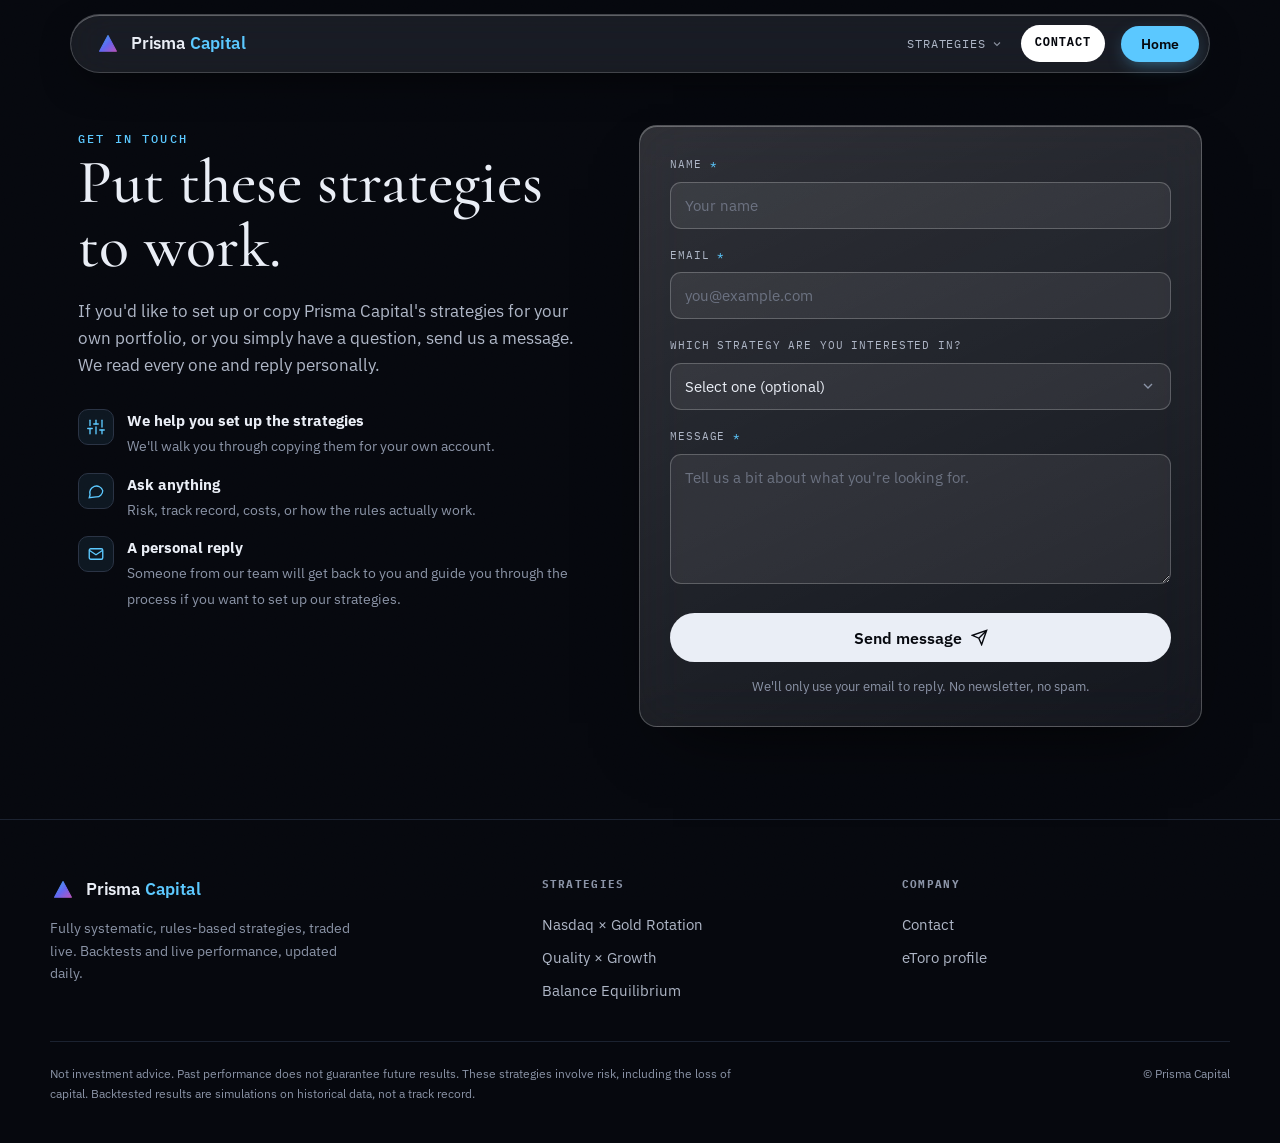
==== commit fe4c0a64: "Fix steady drawdown benchmark label (S&P 500) + consistent nav/footer - steady (Balance Equilibrium)" ====
--- a/contact.html
+++ b/contact.html
@@ -28,7 +28,7 @@
   <div class="grain" aria-hidden="true"></div>
   <header class="nav" id="nav">
     <div class="nav-inner">
-      <a class="nav-brand" href="index.html" aria-label="Prisma Capital — home">
+      <a class="nav-brand" href="/" aria-label="Prisma Capital — home">
         <svg class="nav-logo" viewBox="0 0 40 40" fill="none" aria-hidden="true">
           <defs><linearGradient id="pg" x1="0" y1="0" x2="40" y2="40" gradientUnits="userSpaceOnUse"><stop stop-color="#22D3EE"/><stop offset=".5" stop-color="#6366F1"/><stop offset="1" stop-color="#EC4899"/></linearGradient></defs>
           <path d="M20 7 L33 31 H7 Z" fill="url(#pg)" stroke="url(#pg)" stroke-width="1.6" stroke-linejoin="round"/>
@@ -37,17 +37,18 @@
       </a>
       <nav class="nav-links" aria-label="Primary">
         <div class="nav-dd">
-          <a href="index.html#strategies" class="nav-dd-trigger">Strategies
+          <a href="/#strategies" class="nav-dd-trigger">Strategies
             <svg class="nav-dd-caret" viewBox="0 0 24 24" fill="none" stroke="currentColor" stroke-width="2.2" aria-hidden="true"><path d="M6 9l6 6 6-6"/></svg>
           </a>
           <div class="nav-dd-menu">
             <a href="rotation.html">Nasdaq &times; Gold</a>
             <a href="quality.html">Quality &times; Growth</a>
+            <a href="steady.html">Balance Equilibrium</a>
           </div>
         </div>
         <a href="contact.html" class="active">Contact</a>
       </nav>
-      <a class="btn btn-ghost nav-cta" href="index.html">Home</a>
+      <a class="btn btn-ghost nav-cta" href="/">Home</a>
       <button class="nav-toggle" id="navToggle" aria-label="Open menu" aria-expanded="false">
         <svg viewBox="0 0 24 24" fill="none" stroke="currentColor" stroke-width="2"><path d="M3 6h18M3 12h18M3 18h18"/></svg>
       </button>
@@ -125,7 +126,7 @@
   <footer class="site-footer">
     <div class="container footer-inner">
       <div class="footer-brand">
-        <a class="nav-brand" href="index.html" aria-label="Prisma Capital — home">
+        <a class="nav-brand" href="/" aria-label="Prisma Capital — home">
           <svg class="nav-logo" viewBox="0 0 40 40" fill="none" aria-hidden="true">
             <path d="M20 7 L33 31 H7 Z" fill="url(#pg)" stroke="url(#pg)" stroke-width="1.6" stroke-linejoin="round"/>
           </svg>
@@ -137,6 +138,7 @@
         <h5>Strategies</h5>
         <a href="rotation.html">Nasdaq &times; Gold Rotation</a>
         <a href="quality.html">Quality × Growth</a>
+        <a href="steady.html">Balance Equilibrium</a>
       </div>
       <div class="footer-col">
         <h5>Company</h5>
--- a/prisma.css
+++ b/prisma.css
@@ -212,7 +212,7 @@
   background: linear-gradient(155deg, rgba(255,255,255,.2), rgba(255,255,255,.08));
   box-shadow: inset 0 1px 0 rgba(255,255,255,.32), 0 40px 90px -34px rgba(0,0,0,.95), 0 0 60px -20px rgba(91,200,255,.25); }
 
-/* per-card 3D mark (cards.js): a small spectral octahedron above the name */
+/* per-card 3D mark (cards.js): a small glowing blue wireframe solid above the name */
 .strat-anim { display: block; width: 84px; height: 84px; margin: 2px 0 4px -8px; }
 .strat-anim canvas { display: block; width: 84px !important; height: 84px !important; }
 .strat-card .risk-badge { align-self: flex-start; font-family: var(--font-mono); font-size: 11px; letter-spacing: .1em; text-transform: uppercase; padding: 6px 11px; border-radius: 999px; border: 1px solid var(--line-2); color: var(--text-2); margin-bottom: 16px; }
@@ -221,7 +221,9 @@
 .strat-eyebrow { display: block; font-family: var(--font-sans); font-weight: 700; font-size: 14px; letter-spacing: .03em; margin: 10px 0 0; }
 .strat-eyebrow.alpha { color: var(--accent); }
 .strat-eyebrow.gamma { color: var(--accent); }
+.strat-eyebrow.sigma { color: var(--accent); }
 .strat-card h3 { font-family: var(--font-display); font-size: clamp(25px, 3vw, 33px); font-weight: 600; margin: 2px 0 0; }
+.strat-card h3 .x { color: var(--accent); -webkit-text-fill-color: var(--accent); }
 .strat-card .sub { color: var(--muted); font-size: 15px; margin-top: 11px; flex: 1; }
 .strat-kpis { display: flex; gap: 26px; margin: 22px 0 4px; flex-wrap: wrap; }
 .strat-kpis .v { font-family: var(--font-mono); font-size: 22px; font-weight: 500; font-variant-numeric: tabular-nums; }
@@ -239,12 +241,16 @@
 .spectrum-rail { max-width: 860px; }
 .spectrum-bar { position: relative; height: 3px; border-radius: 999px; margin: 64px 0 16px; background: var(--risk-spectrum); }
 .spectrum-bar .node { position: absolute; top: 50%; transform: translate(-50%, -50%); width: 14px; height: 14px; border-radius: 50%; background: var(--bg); border: 2px solid var(--text); }
+.spectrum-bar .node.s { left: 30%; border-color: var(--sp-4); }
 .spectrum-bar .node.q { left: 60%; border-color: var(--accent); }
 .spectrum-bar .node.r { left: 90%; border-color: var(--sp-1); }
 .spectrum-bar .tag { position: absolute; top: -46px; transform: translateX(-50%); font-family: var(--font-mono); font-size: 12px; letter-spacing: .06em; text-align: center; white-space: nowrap; }
 .spectrum-bar .tag small { display: block; color: var(--muted); font-size: 10.5px; letter-spacing: .08em; margin-top: 3px; }
+.spectrum-bar .tag.s { left: 30%; color: var(--sp-4); }
 .spectrum-bar .tag.q { left: 60%; color: var(--accent); } .spectrum-bar .tag.r { left: 90%; color: var(--sp-1); }
 .spectrum-ends { display: flex; justify-content: space-between; font-family: var(--font-mono); font-size: 11px; letter-spacing: .1em; text-transform: uppercase; color: var(--muted); }
+/* Vertical rail used on phones instead of the horizontal bar (see 680px media). */
+.spectrum-vert { display: none; }
 
 /* Contact CTA band */
 .cta-band .cta-card { position: relative; border: 1px solid rgba(255,255,255,.22); border-radius: 18px; padding: 66px 32px; text-align: center; overflow: hidden;
@@ -310,9 +316,28 @@
   .hero-lab h1 { font-size: clamp(38px, 12vw, 66px); line-height: 1.0; margin-top: 14px; }
   .hero-lab .lead { font-size: 15.5px; margin-top: 18px; max-width: 100%; }
   .hero-actions { margin-top: 26px; }
-  .spectrum-bar .tag { font-size: 10px; }
-  .spectrum-bar .tag.q { left: 0; transform: none; text-align: left; }
-  .spectrum-bar .tag.r { left: auto; right: 0; transform: none; text-align: right; }
+  /* The horizontal rail can't fit three strategy names side by side on a phone
+     without overlapping, so swap to a vertical rail: score on the left, a dot on
+     the line, strategy name on the right, lowest risk at the top. */
+  .spectrum-bar, .spectrum-ends { display: none; }
+  .spectrum-vert {
+    display: grid; position: relative; list-style: none;
+    grid-template-columns: 52px 26px 1fr;
+    align-items: center; row-gap: 34px;
+    margin: 30px auto 8px; padding: 8px 0; max-width: 330px;
+  }
+  .spectrum-vert::before {
+    content: ""; position: absolute; left: 65px; top: 15px; bottom: 15px;
+    width: 3px; transform: translateX(-50%); border-radius: 999px;
+    background: linear-gradient(180deg, var(--sp-4), var(--accent) 50%, var(--sp-1));
+  }
+  .sv-row { display: contents; }
+  .sv-score { grid-column: 1; text-align: right; font-family: var(--font-mono); font-size: 12px; letter-spacing: .06em; color: var(--muted); }
+  .sv-node { grid-column: 2; justify-self: center; z-index: 1; width: 14px; height: 14px; border-radius: 50%; background: var(--bg); border: 2px solid var(--text); }
+  .sv-name { grid-column: 3; font-family: var(--font-mono); font-size: 13px; letter-spacing: .04em; white-space: nowrap; }
+  .sv-row.s .sv-node { border-color: var(--sp-4); } .sv-row.s .sv-name { color: var(--sp-4); }
+  .sv-row.q .sv-node { border-color: var(--accent); } .sv-row.q .sv-name { color: var(--accent); }
+  .sv-row.r .sv-node { border-color: var(--sp-1); } .sv-row.r .sv-name { color: var(--sp-1); }
 }
 
 /* ============================ Live badge ============================ */
